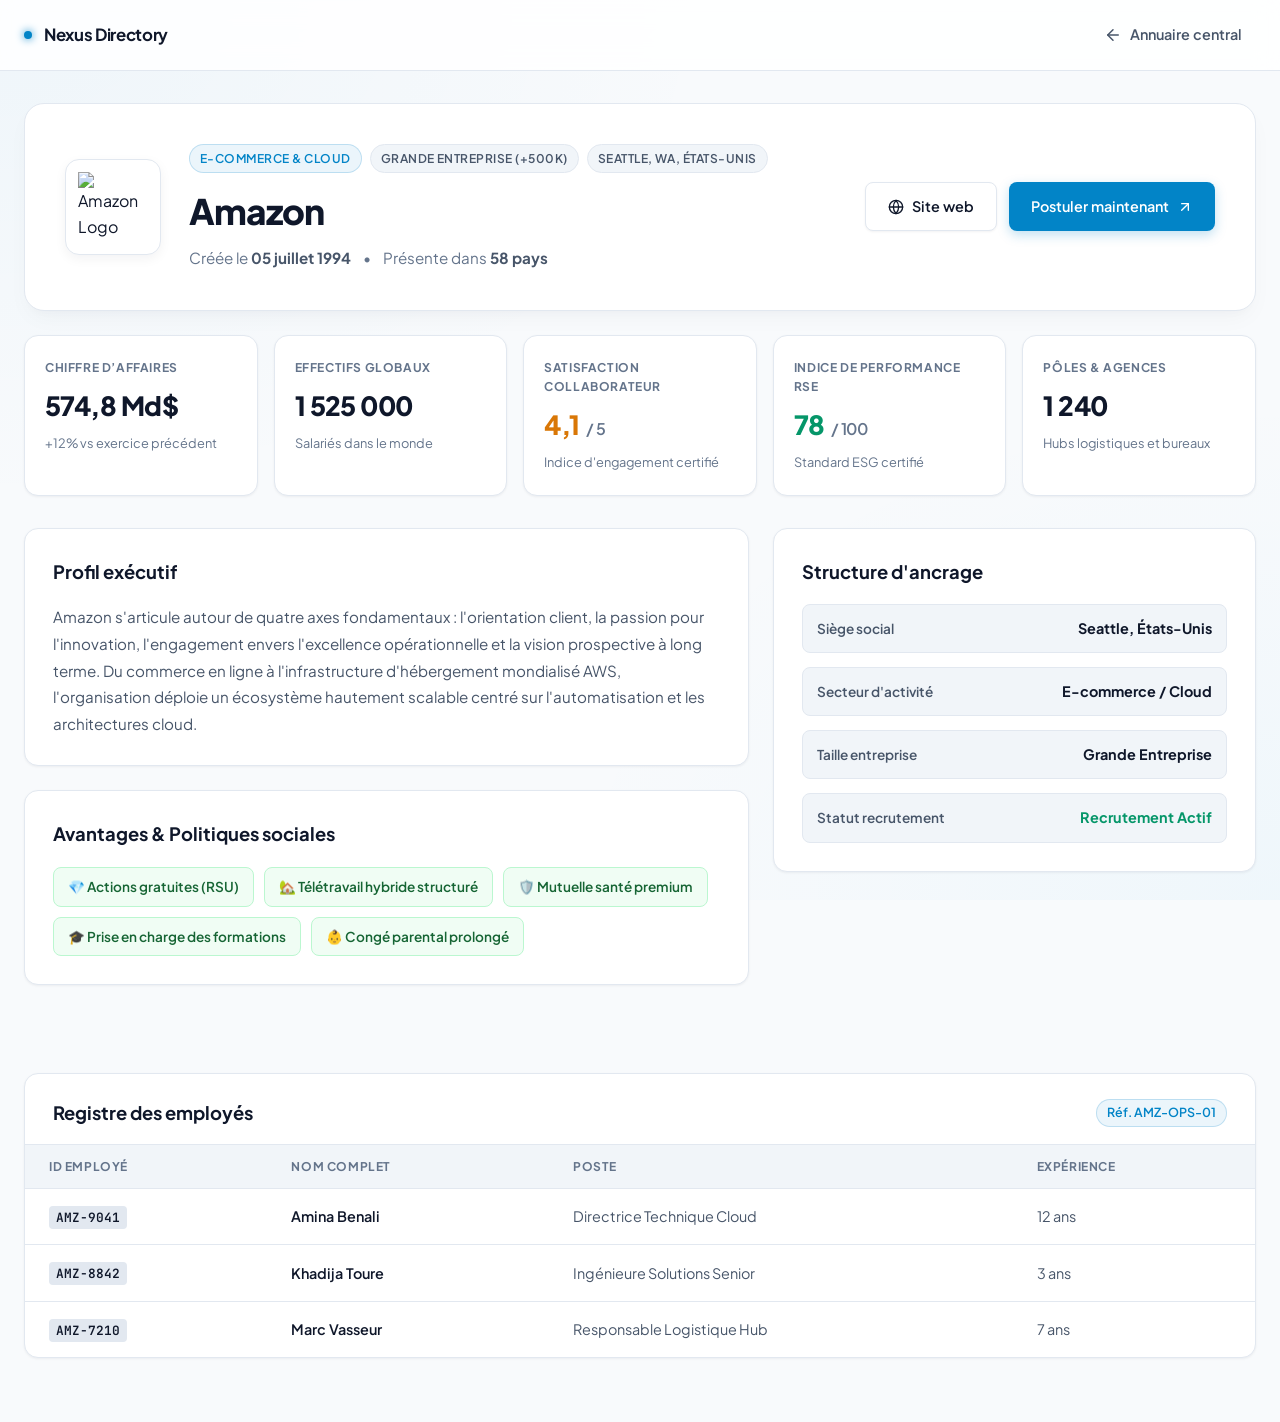
==== Frontend/details.html @ 5328f978 "Fiche detail" ====
<!DOCTYPE html>
<html lang="fr">
<head>
    <meta charset="UTF-8">
    <meta name="viewport" content="width=device-width, initial-scale=1.0">
    <title>Amazon Corporate — Hub Entreprise & Recrutement</title>
    
    <link rel="preconnect" href="https://fonts.googleapis.com">
    <link rel="preconnect" href="https://fonts.gstatic.com" crossorigin>
    <link href="https://fonts.googleapis.com/css2?family=Plus+Jakarta+Sans:wght@400;500;600;700;800&family=JetBrains+Mono:wght@400;500;600&display=swap" rel="stylesheet">

    <style>
        :root {
            --bg-body: #f8fafc;
            --surface-card: #ffffff;
            --surface-alt: #f1f5f9;
            
            --border-subtle: #e2e8f0;
            --border-focus: #0284c7;

            --text-primary: #0f172a;
            --text-secondary: #475569;
            --text-muted: #64748b;

            --accent-primary: #0284c7;
            --accent-hover: #0369a1;
            --accent-glow: rgba(2, 132, 199, 0.08);
            --accent-emerald: #059669;
            --accent-amber: #d97706;

            --radius-sm: 8px;
            --radius-md: 14px;
            --radius-lg: 20px;
            
            --shadow-subtle: 0 1px 3px rgba(15, 23, 42, 0.04), 0 1px 2px rgba(15, 23, 42, 0.02);
            --shadow-card: 0 10px 25px -5px rgba(15, 23, 42, 0.04), 0 8px 10px -6px rgba(15, 23, 42, 0.02);
            --transition-smooth: all 0.2s cubic-bezier(0.16, 1, 0.3, 1);
        }

        * {
            box-sizing: border-box;
            margin: 0;
            padding: 0;
        }

        body {
            font-family: 'Plus Jakarta Sans', sans-serif;
            background-color: var(--bg-body);
            color: var(--text-primary);
            line-height: 1.6;
            min-height: 100vh;
            background-image: 
                radial-gradient(at 0% 0%, rgba(2, 132, 199, 0.04) 0px, transparent 40%),
                radial-gradient(at 100% 100%, rgba(14, 165, 233, 0.04) 0px, transparent 40%);
            background-attachment: fixed;
            -webkit-font-smoothing: antialiased;
        }

        .container {
            max-width: 1280px;
            margin: 0 auto;
            padding: 0 24px;
        }

        /* En-tête */
        .site-header {
            position: sticky;
            top: 0;
            z-index: 100;
            border-bottom: 1px solid var(--border-subtle);
            background: rgba(255, 255, 255, 0.85);
            backdrop-filter: blur(12px);
            -webkit-backdrop-filter: blur(12px);
        }

        .nav-wrap {
            height: 70px;
            display: flex;
            align-items: center;
            justify-content: space-between;
        }

        .brand-zone {
            display: flex;
            align-items: center;
            gap: 12px;
            text-decoration: none;
            color: var(--text-primary);
            font-weight: 700;
            font-size: 1.05rem;
            letter-spacing: -0.02em;
        }

        .brand-indicator {
            width: 8px;
            height: 8px;
            border-radius: 50%;
            background: var(--accent-primary);
            box-shadow: 0 0 8px var(--accent-primary);
        }

        .nav-return {
            color: var(--text-secondary);
            text-decoration: none;
            font-size: 0.9rem;
            font-weight: 600;
            display: inline-flex;
            align-items: center;
            gap: 8px;
            transition: var(--transition-smooth);
            padding: 8px 14px;
            border-radius: var(--radius-sm);
        }

        .nav-return:hover {
            color: var(--text-primary);
            background: var(--surface-alt);
        }

        /* Bannière Hero */
        .hero-banner {
            position: relative;
            background: var(--surface-card);
            border: 1px solid var(--border-subtle);
            padding: 40px;
            margin-top: 32px;
            border-radius: var(--radius-lg);
            display: flex;
            justify-content: space-between;
            align-items: center;
            gap: 32px;
            box-shadow: var(--shadow-card);
        }

        .hero-main {
            display: flex;
            align-items: center;
            gap: 28px;
        }

        .logo-box {
            width: 96px;
            height: 96px;
            border-radius: var(--radius-md);
            background: #ffffff;
            padding: 12px;
            display: flex;
            align-items: center;
            justify-content: center;
            box-shadow: 0 4px 12px rgba(15, 23, 42, 0.05);
            flex-shrink: 0;
            border: 1px solid var(--border-subtle);
        }

        .logo-box img {
            width: 100%;
            height: 100%;
            object-fit: contain;
        }

        .badge-line {
            display: flex;
            flex-wrap: wrap;
            gap: 8px;
            margin-bottom: 10px;
        }

        .meta-pill {
            font-size: 0.75rem;
            font-weight: 600;
            text-transform: uppercase;
            letter-spacing: 0.04em;
            padding: 4px 10px;
            border-radius: 999px;
            background: var(--surface-alt);
            border: 1px solid var(--border-subtle);
            color: var(--text-secondary);
        }

        .meta-pill.highlight {
            background: var(--accent-glow);
            color: var(--accent-primary);
            border-color: rgba(2, 132, 199, 0.2);
        }

        .company-title {
            font-size: 2.2rem;
            font-weight: 800;
            letter-spacing: -0.03em;
            margin-bottom: 6px;
            color: var(--text-primary);
        }

        .company-origins {
            color: var(--text-muted);
            font-size: 0.95rem;
            display: flex;
            align-items: center;
            gap: 12px;
        }

        .company-origins strong {
            color: var(--text-secondary);
        }

        .hero-cta {
            display: flex;
            gap: 12px;
            flex-shrink: 0;
        }

        /* Boutons */
        .btn-ui {
            font-family: inherit;
            font-size: 0.9rem;
            font-weight: 600;
            padding: 12px 22px;
            border-radius: var(--radius-sm);
            cursor: pointer;
            text-decoration: none;
            display: inline-flex;
            align-items: center;
            gap: 8px;
            transition: var(--transition-smooth);
            border: none;
        }

        .btn-primary {
            background: var(--accent-primary);
            color: #ffffff;
            box-shadow: 0 4px 12px rgba(2, 132, 199, 0.25);
        }

        .btn-primary:hover {
            background: var(--accent-hover);
            transform: translateY(-1px);
            box-shadow: 0 6px 16px rgba(2, 132, 199, 0.35);
        }

        .btn-secondary {
            background: #ffffff;
            color: var(--text-primary);
            border: 1px solid var(--border-subtle);
            box-shadow: var(--shadow-subtle);
        }

        .btn-secondary:hover {
            background: var(--surface-alt);
            border-color: #cbd5e1;
        }

        /* Bento Métriques */
        .kpi-row {
            display: grid;
            grid-template-columns: repeat(auto-fit, minmax(220px, 1fr));
            gap: 16px;
            margin: 24px 0 32px 0;
        }

        .kpi-block {
            background: var(--surface-card);
            border: 1px solid var(--border-subtle);
            border-radius: var(--radius-md);
            padding: 22px 20px;
            box-shadow: var(--shadow-subtle);
            transition: var(--transition-smooth);
        }

        .kpi-block:hover {
            transform: translateY(-2px);
            box-shadow: var(--shadow-card);
            border-color: #cbd5e1;
        }

        .kpi-label {
            font-size: 0.75rem;
            color: var(--text-muted);
            text-transform: uppercase;
            font-weight: 700;
            letter-spacing: 0.05em;
            margin-bottom: 8px;
        }

        .kpi-data {
            font-size: 1.65rem;
            font-weight: 800;
            letter-spacing: -0.02em;
            color: var(--text-primary);
            display: flex;
            align-items: baseline;
            gap: 6px;
        }

        .kpi-caption {
            font-size: 0.8rem;
            color: var(--text-muted);
            margin-top: 6px;
        }

        /* Disposition */
        .dashboard-grid {
            display: grid;
            grid-template-columns: 1.8fr 1.2fr;
            gap: 24px;
            margin-bottom: 64px;
        }

        .panel {
            background: var(--surface-card);
            border: 1px solid var(--border-subtle);
            border-radius: var(--radius-md);
            padding: 28px;
            margin-bottom: 24px;
            box-shadow: var(--shadow-subtle);
        }

        .panel-heading {
            font-size: 1.15rem;
            font-weight: 700;
            color: var(--text-primary);
            margin-bottom: 18px;
            display: flex;
            align-items: center;
            justify-content: space-between;
        }

        .panel-heading span {
            font-size: 0.78rem;
            color: var(--accent-primary);
            background: var(--accent-glow);
            border: 1px solid rgba(2, 132, 199, 0.2);
            padding: 3px 10px;
            border-radius: 999px;
            font-weight: 600;
        }

        .prose {
            color: var(--text-secondary);
            font-size: 0.95rem;
            line-height: 1.75;
        }

        .perks-cloud {
            display: flex;
            flex-wrap: wrap;
            gap: 10px;
            margin-top: 6px;
        }

        .perk-tag {
            background: #f0fdf4;
            border: 1px solid #bbf7d0;
            color: #166534;
            padding: 8px 14px;
            border-radius: var(--radius-sm);
            font-size: 0.85rem;
            font-weight: 600;
            display: flex;
            align-items: center;
            gap: 8px;
        }

        /* Structure d'ancrage & Données */
        .details-list {
            display: flex;
            flex-direction: column;
            gap: 14px;
        }

        .details-item {
            display: flex;
            justify-content: space-between;
            align-items: center;
            padding: 12px 14px;
            background: var(--surface-alt);
            border-radius: var(--radius-sm);
            border: 1px solid #e2e8f0;
        }

        .details-key {
            font-size: 0.85rem;
            font-weight: 600;
            color: var(--text-secondary);
        }

        .details-val {
            font-size: 0.9rem;
            font-weight: 700;
            color: var(--text-primary);
        }

        /* Tableau */
        .table-panel {
            overflow: hidden;
            padding: 0;
        }

        .table-panel-header {
            padding: 24px 28px 16px 28px;
        }

        .table-overflow {
            overflow-x: auto;
        }

        table {
            width: 100%;
            border-collapse: collapse;
            text-align: left;
            font-size: 0.9rem;
        }

        thead tr {
            background: var(--surface-alt);
            border-bottom: 1px solid var(--border-subtle);
            border-top: 1px solid var(--border-subtle);
        }

        th {
            padding: 12px 24px;
            font-size: 0.75rem;
            font-weight: 700;
            text-transform: uppercase;
            letter-spacing: 0.05em;
            color: var(--text-muted);
        }

        td {
            padding: 16px 24px;
            border-bottom: 1px solid var(--border-subtle);
            color: var(--text-secondary);
        }

        tbody tr:last-child td {
            border-bottom: none;
        }

        tbody tr:hover {
            background: #f8fafc;
        }

        .badge-id {
            font-family: 'JetBrains Mono', monospace;
            background: #e2e8f0;
            color: var(--text-primary);
            padding: 3px 7px;
            border-radius: 4px;
            font-size: 0.8rem;
            font-weight: 600;
        }

        @media (max-width: 980px) {
            .hero-banner {
                flex-direction: column;
                align-items: flex-start;
            }
            .dashboard-grid {
                grid-template-columns: 1fr;
            }
        }
    </style>
</head>
<body>

    <header class="site-header">
        <div class="container nav-wrap">
            <a href="Entreprise.html" class="brand-zone">
                <span class="brand-indicator"></span>
                <span>Nexus Directory</span>
            </a>
            <a href="Entreprise.html" class="nav-return">
                <svg width="18" height="18" viewBox="0 0 24 24" fill="none" stroke="currentColor" stroke-width="2" stroke-linecap="round" stroke-linejoin="round"><line x1="19" y1="12" x2="5" y2="12"></line><polyline points="12 19 5 12 12 5"></polyline></svg>
                Annuaire central
            </a>
        </div>
    </header>

    <main class="container">
        
        <!-- Header Entreprise Dynamique -->
        <section class="hero-banner">
            <div class="hero-main">
                <div class="logo-box">
                    <img src="https://upload.wikimedia.org/wikipedia/commons/a/a9/Amazon_logo.svg" alt="Amazon Logo">
                </div>
                <div>
                    <div class="badge-line">
                        <span class="meta-pill highlight">E-commerce & Cloud</span>
                        <span class="meta-pill">Grande Entreprise (+500k)</span>
                        <span class="meta-pill">Seattle, WA, États-Unis</span>
                    </div>
                    <h1 class="company-title">Amazon</h1>
                    <div class="company-origins">
                        <span>Créée le <strong>05 juillet 1994</strong></span>
                        <span>•</span>
                        <span>Présente dans <strong>58 pays</strong></span>
                    </div>
                </div>
            </div>

            <div class="hero-cta">
                <a href="https://www.aboutamazon.com" target="_blank" rel="noopener noreferrer" class="btn-ui btn-secondary">
                    <svg width="16" height="16" viewBox="0 0 24 24" fill="none" stroke="currentColor" stroke-width="2" stroke-linecap="round" stroke-linejoin="round"><circle cx="12" cy="12" r="10"></circle><line x1="2" y1="12" x2="22" y2="12"></line><path d="M12 2a15.3 15.3 0 0 1 4 10 15.3 15.3 0 0 1-4 10 15.3 15.3 0 0 1-4-10 15.3 15.3 0 0 1 4-10z"></path></svg>
                    Site web
                </a>
                <a href="https://www.amazon.jobs" target="_blank" rel="noopener noreferrer" class="btn-ui btn-primary">
                    Postuler maintenant
                    <svg width="16" height="16" viewBox="0 0 24 24" fill="none" stroke="currentColor" stroke-width="2" stroke-linecap="round" stroke-linejoin="round"><line x1="7" y1="17" x2="17" y2="7"></line><polyline points="7 7 17 7 17 17"></polyline></svg>
                </a>
            </div>
        </section>

        <!-- Bento Métriques Stratégiques -->
        <section class="kpi-row">
            <div class="kpi-block">
                <div class="kpi-label">Chiffre d’affaires</div>
                <div class="kpi-data">574,8 Md$</div>
                <div class="kpi-caption">+12% vs exercice précédent</div>
            </div>

            <div class="kpi-block">
                <div class="kpi-label">Effectifs globaux</div>
                <div class="kpi-data">1 525 000</div>
                <div class="kpi-caption">Salariés dans le monde</div>
            </div>

            <div class="kpi-block">
                <div class="kpi-label">Satisfaction Collaborateur</div>
                <div class="kpi-data" style="color: var(--accent-amber);">
                    4,1 <span style="font-size: 1rem; color: var(--text-muted); font-weight: 600;">/ 5</span>
                </div>
                <div class="kpi-caption">Indice d'engagement certifié</div>
            </div>

            <div class="kpi-block">
                <div class="kpi-label">Indice de performance RSE</div>
                <div class="kpi-data" style="color: var(--accent-emerald);">
                    78 <span style="font-size: 1rem; color: var(--text-muted); font-weight: 600;">/ 100</span>
                </div>
                <div class="kpi-caption">Standard ESG certifié</div>
            </div>

            <div class="kpi-block">
                <div class="kpi-label">Pôles & Agences</div>
                <div class="kpi-data">1 240</div>
                <div class="kpi-caption">Hubs logistiques et bureaux</div>
            </div>
        </section>

        <div class="dashboard-grid">
            
            <!-- Colonne Gauche -->
            <div>
                <!-- Description -->
                <section class="panel">
                    <div class="panel-heading">Profil exécutif</div>
                    <p class="prose">
                        Amazon s'articule autour de quatre axes fondamentaux : l'orientation client, la passion pour l'innovation, l'engagement envers l'excellence opérationnelle et la vision prospective à long terme. Du commerce en ligne à l'infrastructure d'hébergement mondialisé AWS, l'organisation déploie un écosystème hautement scalable centré sur l'automatisation et les architectures cloud.
                    </p>
                </section>

                <!-- Avantages -->
                <section class="panel">
                    <div class="panel-heading">Avantages & Politiques sociales</div>
                    <div class="perks-cloud">
                        <span class="perk-tag">💎 Actions gratuites (RSU)</span>
                        <span class="perk-tag">🏡 Télétravail hybride structuré</span>
                        <span class="perk-tag">🛡️ Mutuelle santé premium</span>
                        <span class="perk-tag">🎓 Prise en charge des formations</span>
                        <span class="perk-tag">👶 Congé parental prolongé</span>
                    </div>
                </section>
            </div>

            <!-- Colonne Droite -->
            <div>
                <!-- Structure d'ancrage -->
                <section class="panel">
                    <div class="panel-heading">Structure d'ancrage</div>
                    <div class="details-list">
                        <div class="details-item">
                            <span class="details-key">Siège social</span>
                            <span class="details-val">Seattle, États-Unis</span>
                        </div>
                        <div class="details-item">
                            <span class="details-key">Secteur d'activité</span>
                            <span class="details-val">E-commerce / Cloud</span>
                        </div>
                        <div class="details-item">
                            <span class="details-key">Taille entreprise</span>
                            <span class="details-val">Grande Entreprise</span>
                        </div>
                        <div class="details-item">
                            <span class="details-key">Statut recrutement</span>
                            <span class="details-val" style="color: var(--accent-emerald);">Recrutement Actif</span>
                        </div>
                    </div>
                </section>
            </div>

        </div>

        <!-- Tableau du Registre Salariés pleine largeur -->
        <section class="panel table-panel" style="margin-bottom: 64px;">
            <div class="table-panel-header">
                <div class="panel-heading" style="margin-bottom: 0;">
                    Registre des employés
                    <span>Réf. AMZ-OPS-01</span>
                </div>
            </div>
            <div class="table-overflow">
                <table>
                    <thead>
                        <tr>
                            <th>ID Employé</th>
                            <th>Nom complet</th>
                            <th>Poste</th>
                            <th>Expérience</th>
                        </tr>
                    </thead>
                    <tbody>
                        <tr>
                            <td><span class="badge-id">AMZ-9041</span></td>
                            <td style="color: var(--text-primary); font-weight: 600;">Amina Benali</td>
                            <td>Directrice Technique Cloud</td>
                            <td>12 ans</td>
                        </tr>
                        <tr>
                            <td><span class="badge-id">AMZ-8842</span></td>
                            <td style="color: var(--text-primary); font-weight: 600;">Khadija Toure</td>
                            <td>Ingénieure Solutions Senior</td>
                            <td>3 ans</td>
                        </tr>
                        <tr>
                            <td><span class="badge-id">AMZ-7210</span></td>
                            <td style="color: var(--text-primary); font-weight: 600;">Marc Vasseur</td>
                            <td>Responsable Logistique Hub</td>
                            <td>7 ans</td>
                        </tr>
                    </tbody>
                </table>
            </div>
        </section>

    </main>

</body>
</html>
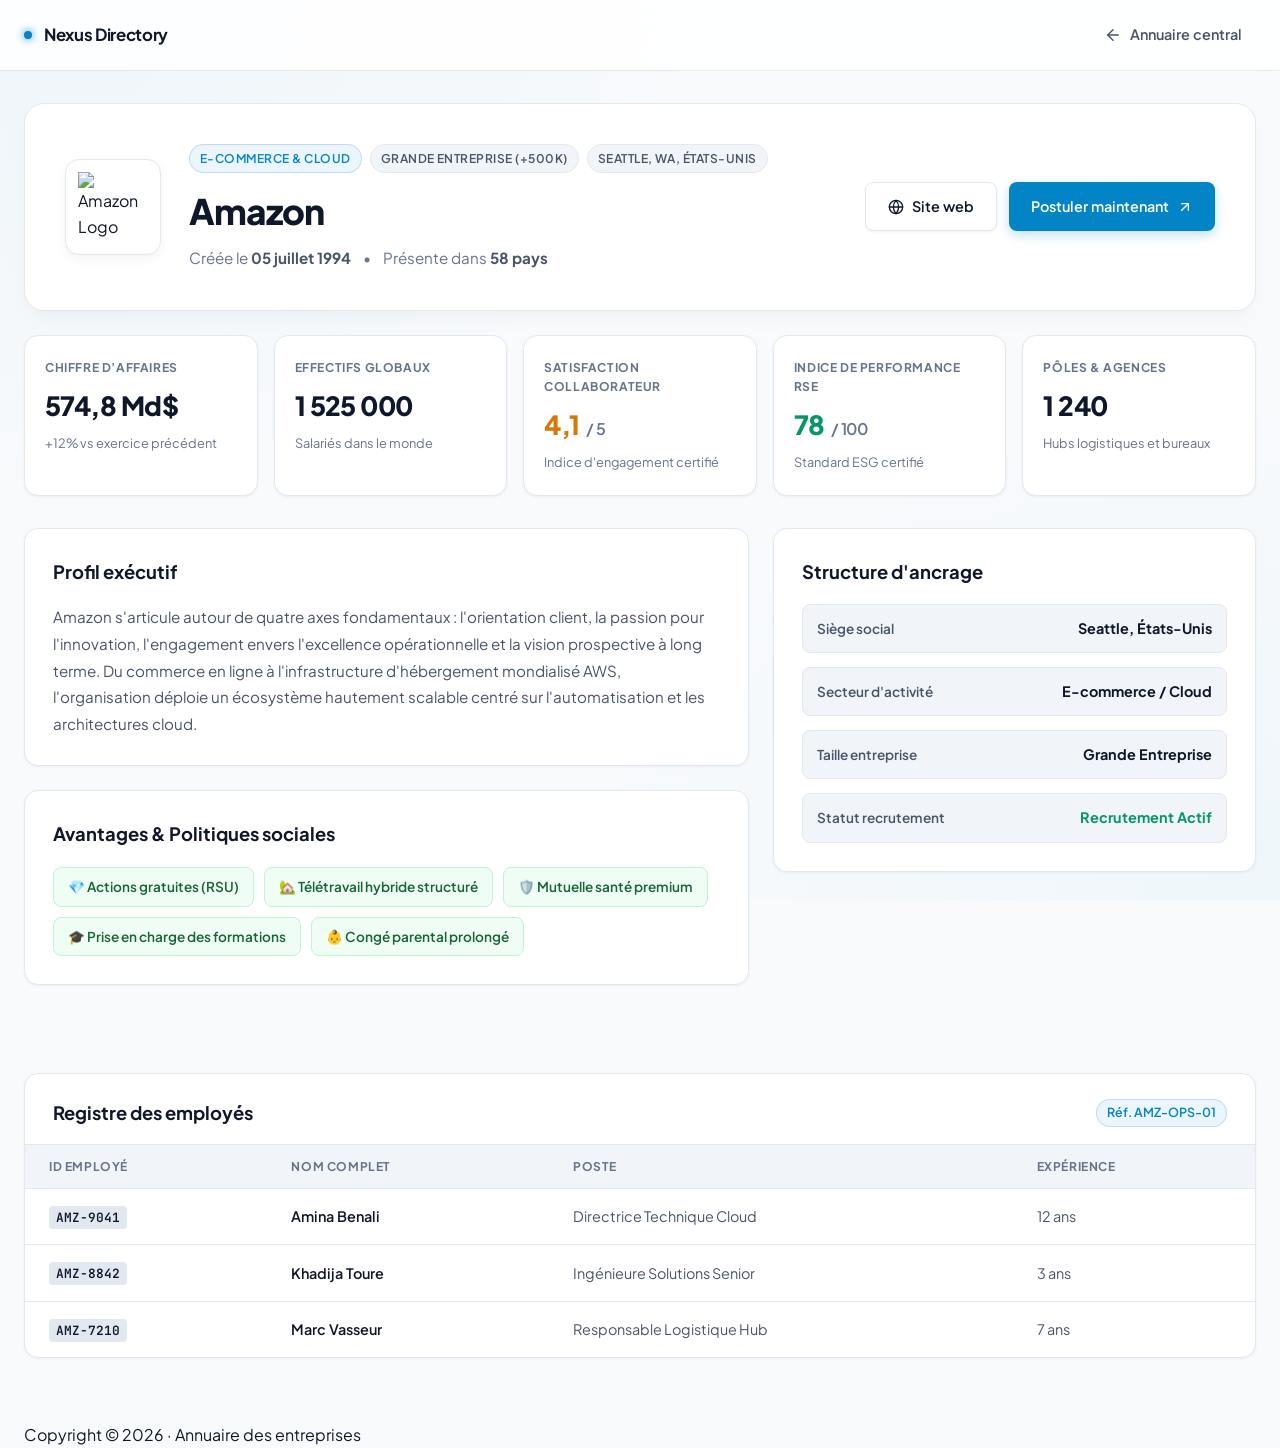
==== commit ab613198: "Merge branch 'main' into Thomas" ====
--- a/Frontend/details.html
+++ b/Frontend/details.html
@@ -644,5 +644,8 @@
 
     </main>
 
+    <footer><div class="container">Copyright © 2026 · Annuaire des entreprises</div></footer>
+    <script src="JS/Details.js"></script>
+    <script src="JS/conf.js"></script>
 </body>
 </html>
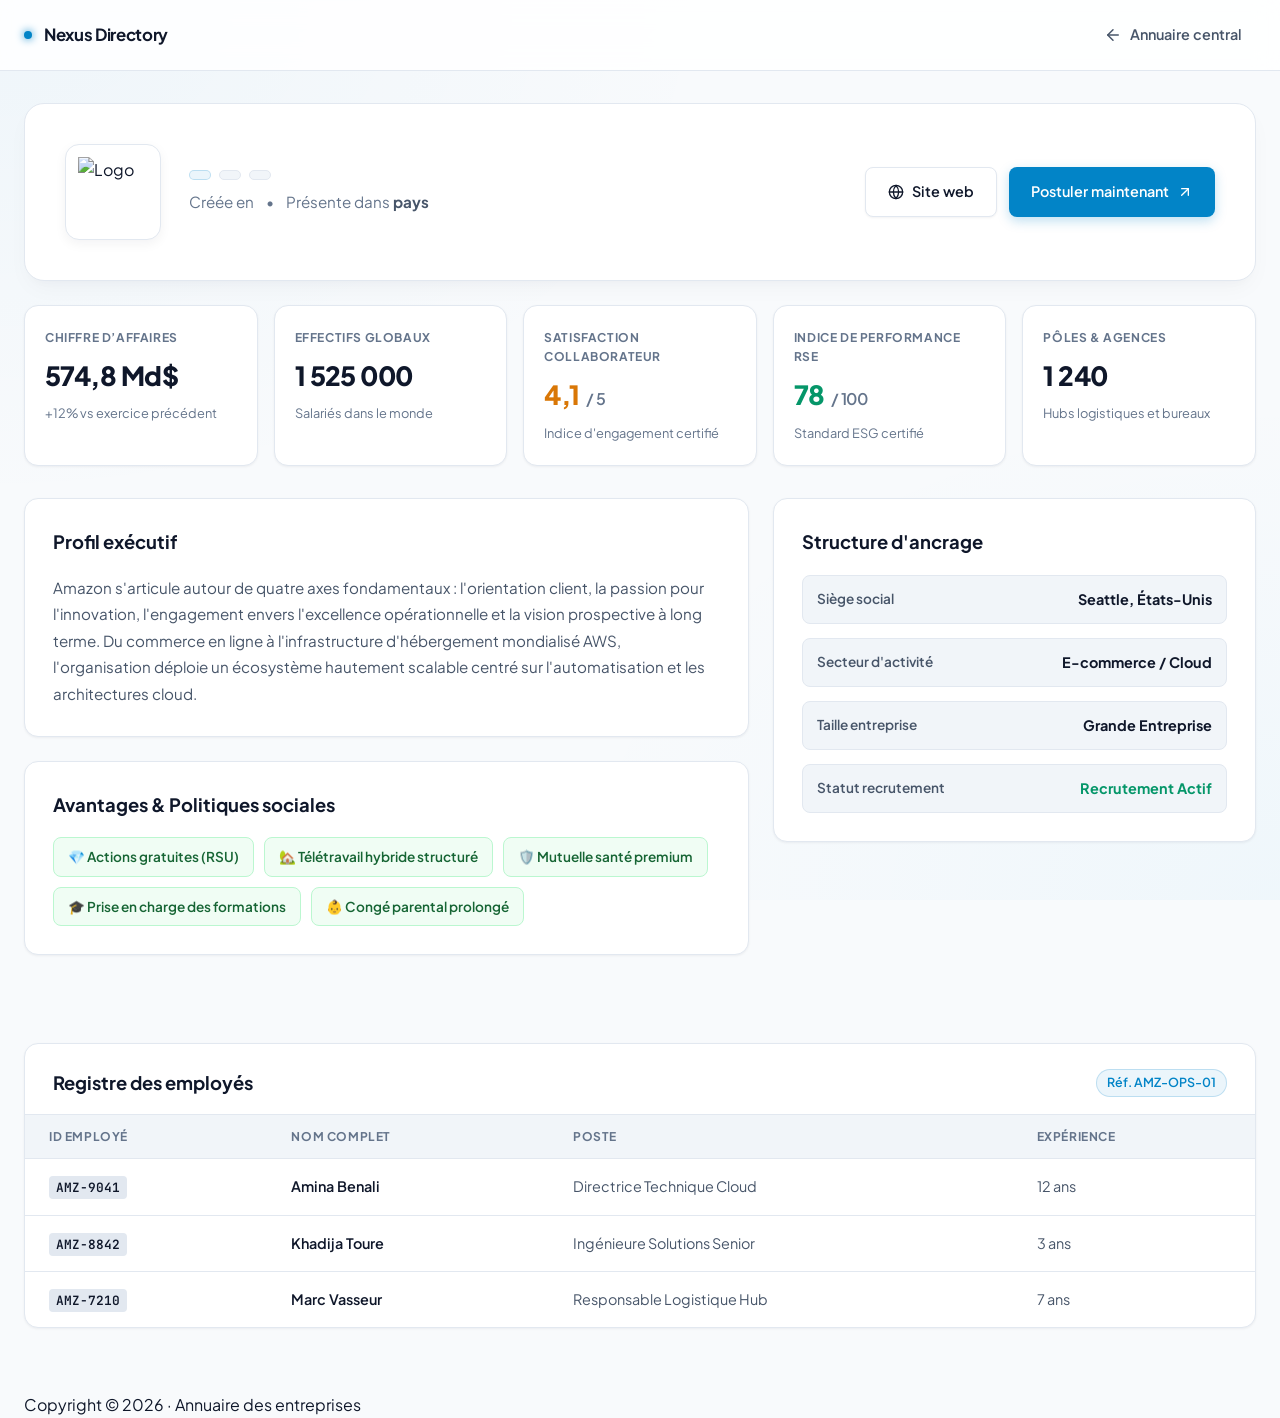
==== commit 40591651: "added some details in the details page" ====
--- a/Frontend/details.html
+++ b/Frontend/details.html
@@ -481,29 +481,29 @@
         <section class="hero-banner">
             <div class="hero-main">
                 <div class="logo-box">
-                    <img src="https://upload.wikimedia.org/wikipedia/commons/a/a9/Amazon_logo.svg" alt="Amazon Logo">
+                    <img src="" alt="Logo" id="Logo">
                 </div>
                 <div>
                     <div class="badge-line">
-                        <span class="meta-pill highlight">E-commerce & Cloud</span>
-                        <span class="meta-pill">Grande Entreprise (+500k)</span>
-                        <span class="meta-pill">Seattle, WA, États-Unis</span>
+                        <span class="meta-pill highlight" id="secteur"></span>
+                        <span class="meta-pill" id="taille"></span>
+                        <span class="meta-pill" id="localisation"></span>
                     </div>
-                    <h1 class="company-title">Amazon</h1>
+                    <h1 class="company-title"id="nom"></h1>
                     <div class="company-origins">
-                        <span>Créée le <strong>05 juillet 1994</strong></span>
+                        <span>Créée en <strong id="dateCreation"></strong></span>
                         <span>•</span>
-                        <span>Présente dans <strong>58 pays</strong></span>
+                        <span>Présente dans <strong><span id="nbPays"></span> pays</strong></span>
                     </div>
                 </div>
             </div>
 
             <div class="hero-cta">
-                <a href="https://www.aboutamazon.com" target="_blank" rel="noopener noreferrer" class="btn-ui btn-secondary">
+                <a id="siteWeb" href="" target="_blank" rel="noopener noreferrer" class="btn-ui btn-secondary">
                     <svg width="16" height="16" viewBox="0 0 24 24" fill="none" stroke="currentColor" stroke-width="2" stroke-linecap="round" stroke-linejoin="round"><circle cx="12" cy="12" r="10"></circle><line x1="2" y1="12" x2="22" y2="12"></line><path d="M12 2a15.3 15.3 0 0 1 4 10 15.3 15.3 0 0 1-4 10 15.3 15.3 0 0 1-4-10 15.3 15.3 0 0 1 4-10z"></path></svg>
                     Site web
                 </a>
-                <a href="https://www.amazon.jobs" target="_blank" rel="noopener noreferrer" class="btn-ui btn-primary">
+                <a id="lienPostuler" href="" target="_blank" rel="noopener noreferrer" class="btn-ui btn-primary">
                     Postuler maintenant
                     <svg width="16" height="16" viewBox="0 0 24 24" fill="none" stroke="currentColor" stroke-width="2" stroke-linecap="round" stroke-linejoin="round"><line x1="7" y1="17" x2="17" y2="7"></line><polyline points="7 7 17 7 17 17"></polyline></svg>
                 </a>
@@ -618,7 +618,7 @@
                             <th>Expérience</th>
                         </tr>
                     </thead>
-                    <tbody>
+                    <tbody id="employesTBody">
                         <tr>
                             <td><span class="badge-id">AMZ-9041</span></td>
                             <td style="color: var(--text-primary); font-weight: 600;">Amina Benali</td>
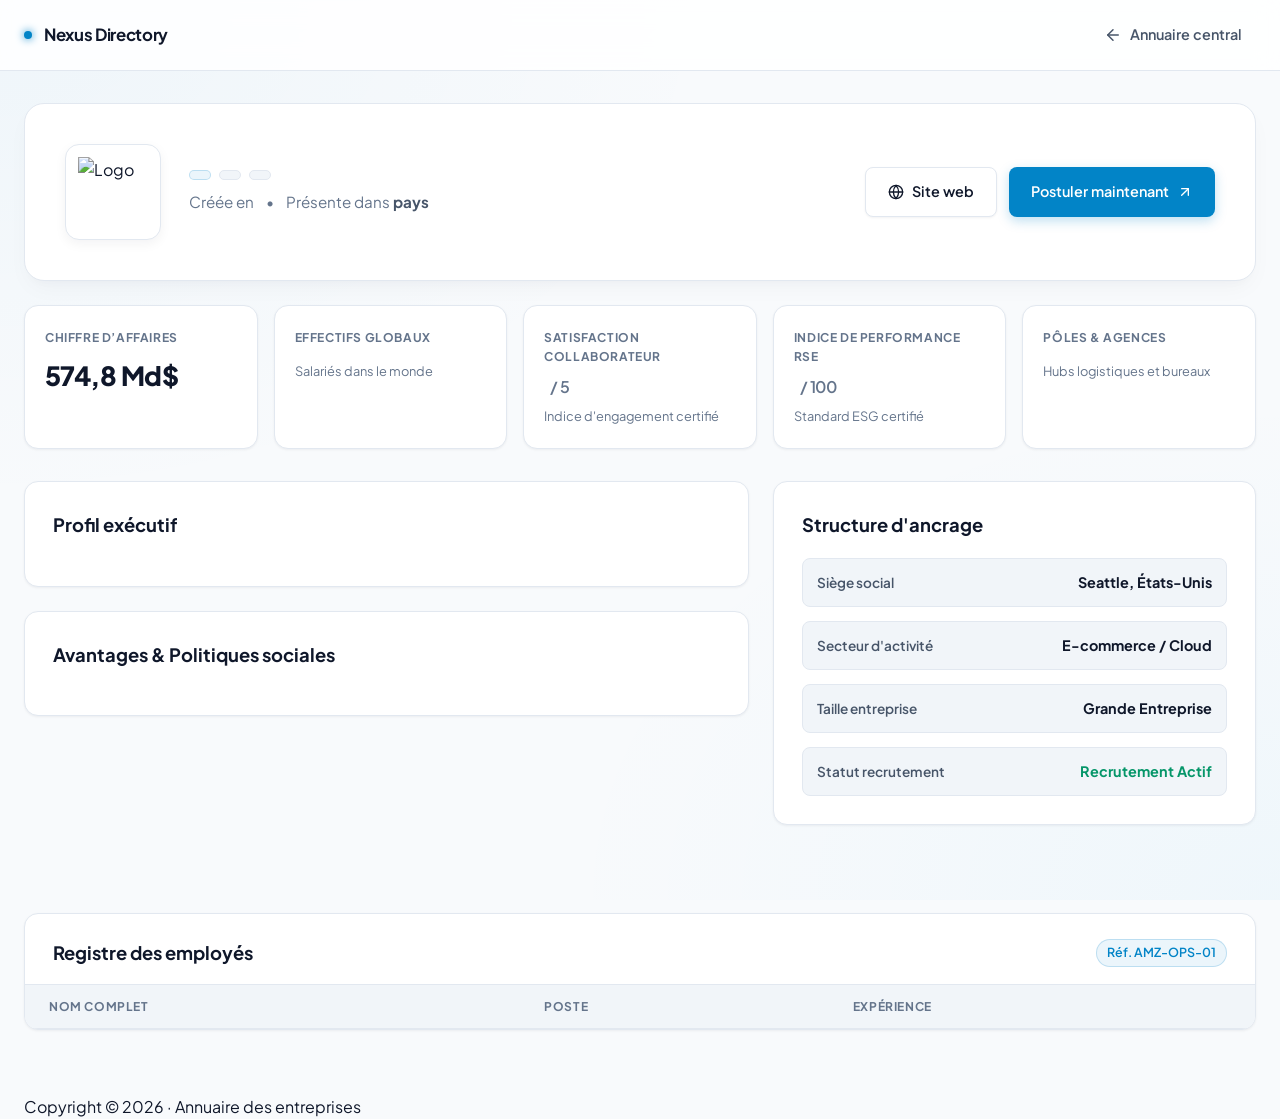
==== commit 67abe5b6: "added front detals handeling and mock filters for entreprises page" ====
--- a/Frontend/details.html
+++ b/Frontend/details.html
@@ -514,20 +514,19 @@
         <section class="kpi-row">
             <div class="kpi-block">
                 <div class="kpi-label">Chiffre d’affaires</div>
-                <div class="kpi-data">574,8 Md$</div>
-                <div class="kpi-caption">+12% vs exercice précédent</div>
+                <div class="kpi-data" id="chiffreDAffaires">574,8 Md$</div>
             </div>
 
             <div class="kpi-block">
                 <div class="kpi-label">Effectifs globaux</div>
-                <div class="kpi-data">1 525 000</div>
+                <div class="kpi-data" id="nbEmployes"></div>
                 <div class="kpi-caption">Salariés dans le monde</div>
             </div>
 
             <div class="kpi-block">
                 <div class="kpi-label">Satisfaction Collaborateur</div>
                 <div class="kpi-data" style="color: var(--accent-amber);">
-                    4,1 <span style="font-size: 1rem; color: var(--text-muted); font-weight: 600;">/ 5</span>
+                    <span id="noteSatisfaction"></span> <span style="font-size: 1rem; color: var(--text-muted); font-weight: 600;">/ 5</span>
                 </div>
                 <div class="kpi-caption">Indice d'engagement certifié</div>
             </div>
@@ -535,14 +534,14 @@
             <div class="kpi-block">
                 <div class="kpi-label">Indice de performance RSE</div>
                 <div class="kpi-data" style="color: var(--accent-emerald);">
-                    78 <span style="font-size: 1rem; color: var(--text-muted); font-weight: 600;">/ 100</span>
+                    <span id="scoreRse"></span> <span style="font-size: 1rem; color: var(--text-muted); font-weight: 600;">/ 100</span>
                 </div>
                 <div class="kpi-caption">Standard ESG certifié</div>
             </div>
 
             <div class="kpi-block">
                 <div class="kpi-label">Pôles & Agences</div>
-                <div class="kpi-data">1 240</div>
+                <div class="kpi-data" id="nbAgences"></div>
                 <div class="kpi-caption">Hubs logistiques et bureaux</div>
             </div>
         </section>
@@ -554,20 +553,15 @@
                 <!-- Description -->
                 <section class="panel">
                     <div class="panel-heading">Profil exécutif</div>
-                    <p class="prose">
-                        Amazon s'articule autour de quatre axes fondamentaux : l'orientation client, la passion pour l'innovation, l'engagement envers l'excellence opérationnelle et la vision prospective à long terme. Du commerce en ligne à l'infrastructure d'hébergement mondialisé AWS, l'organisation déploie un écosystème hautement scalable centré sur l'automatisation et les architectures cloud.
+                    <p class="prose" id="description">
                     </p>
                 </section>
 
                 <!-- Avantages -->
                 <section class="panel">
                     <div class="panel-heading">Avantages & Politiques sociales</div>
-                    <div class="perks-cloud">
-                        <span class="perk-tag">💎 Actions gratuites (RSU)</span>
-                        <span class="perk-tag">🏡 Télétravail hybride structuré</span>
-                        <span class="perk-tag">🛡️ Mutuelle santé premium</span>
-                        <span class="perk-tag">🎓 Prise en charge des formations</span>
-                        <span class="perk-tag">👶 Congé parental prolongé</span>
+                    <div class="perks-cloud" id="avantages">
+                        
                     </div>
                 </section>
             </div>
@@ -580,15 +574,15 @@
                     <div class="details-list">
                         <div class="details-item">
                             <span class="details-key">Siège social</span>
-                            <span class="details-val">Seattle, États-Unis</span>
+                            <span class="details-val" id="localisation2">Seattle, États-Unis</span>
                         </div>
                         <div class="details-item">
                             <span class="details-key">Secteur d'activité</span>
-                            <span class="details-val">E-commerce / Cloud</span>
+                            <span class="details-val" id="secteur2">E-commerce / Cloud</span>
                         </div>
                         <div class="details-item">
                             <span class="details-key">Taille entreprise</span>
-                            <span class="details-val">Grande Entreprise</span>
+                            <span class="details-val" id="taille2">Grande Entreprise</span>
                         </div>
                         <div class="details-item">
                             <span class="details-key">Statut recrutement</span>
@@ -612,31 +606,12 @@
                 <table>
                     <thead>
                         <tr>
-                            <th>ID Employé</th>
                             <th>Nom complet</th>
                             <th>Poste</th>
                             <th>Expérience</th>
                         </tr>
                     </thead>
                     <tbody id="employesTBody">
-                        <tr>
-                            <td><span class="badge-id">AMZ-9041</span></td>
-                            <td style="color: var(--text-primary); font-weight: 600;">Amina Benali</td>
-                            <td>Directrice Technique Cloud</td>
-                            <td>12 ans</td>
-                        </tr>
-                        <tr>
-                            <td><span class="badge-id">AMZ-8842</span></td>
-                            <td style="color: var(--text-primary); font-weight: 600;">Khadija Toure</td>
-                            <td>Ingénieure Solutions Senior</td>
-                            <td>3 ans</td>
-                        </tr>
-                        <tr>
-                            <td><span class="badge-id">AMZ-7210</span></td>
-                            <td style="color: var(--text-primary); font-weight: 600;">Marc Vasseur</td>
-                            <td>Responsable Logistique Hub</td>
-                            <td>7 ans</td>
-                        </tr>
                     </tbody>
                 </table>
             </div>
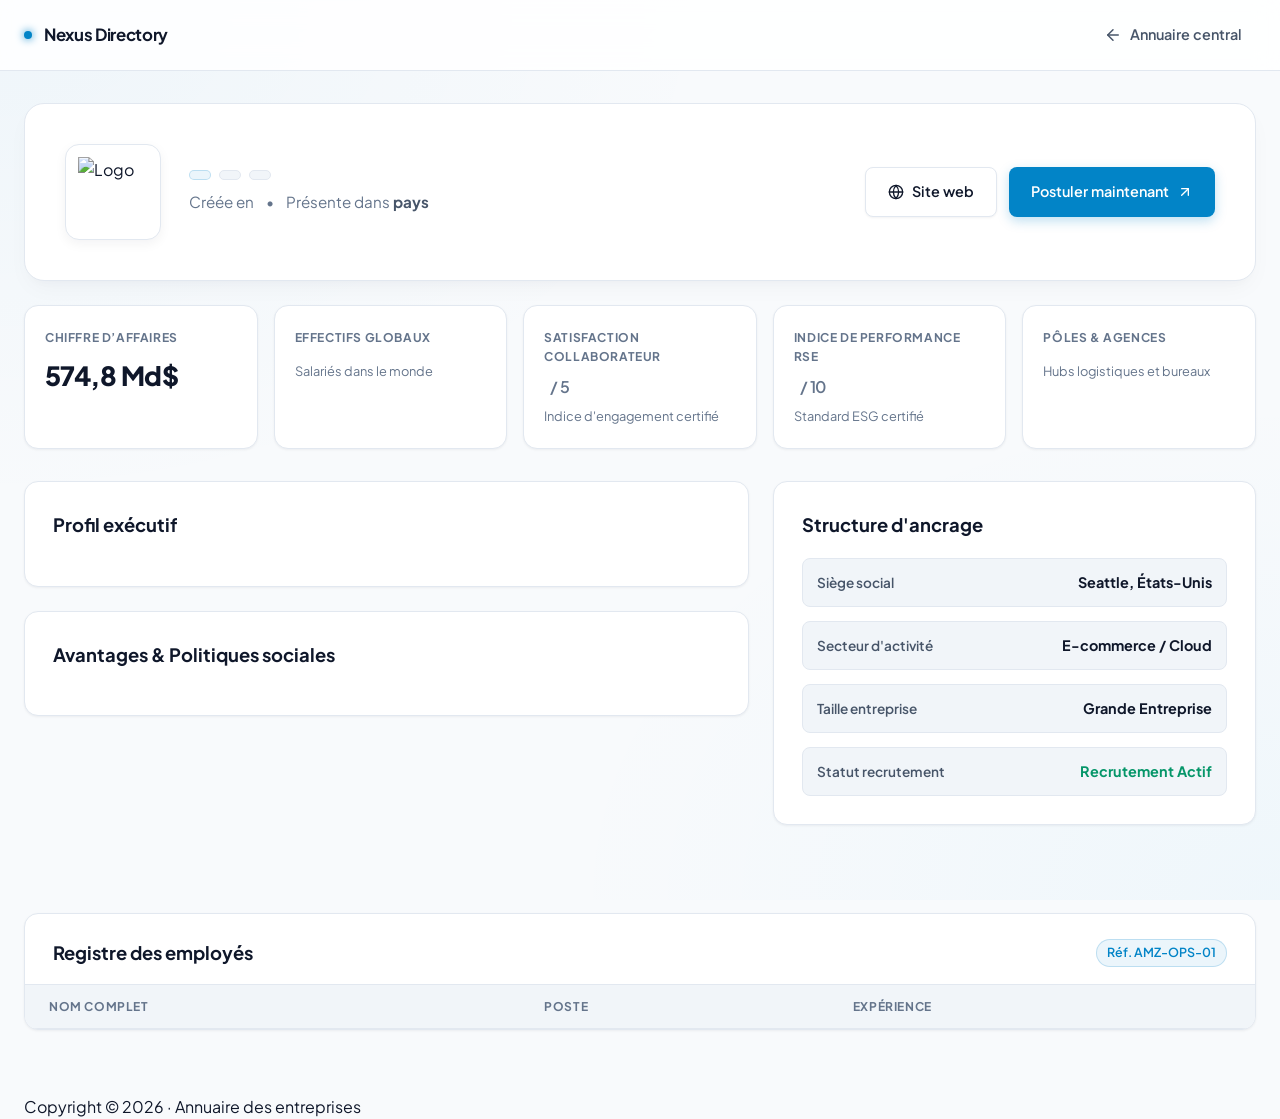
==== commit fcd45e65: "added the number of companyes in one filter" ====
--- a/Frontend/details.html
+++ b/Frontend/details.html
@@ -534,7 +534,7 @@
             <div class="kpi-block">
                 <div class="kpi-label">Indice de performance RSE</div>
                 <div class="kpi-data" style="color: var(--accent-emerald);">
-                    <span id="scoreRse"></span> <span style="font-size: 1rem; color: var(--text-muted); font-weight: 600;">/ 100</span>
+                    <span id="scoreRse"></span> <span style="font-size: 1rem; color: var(--text-muted); font-weight: 600;">/ 10</span>
                 </div>
                 <div class="kpi-caption">Standard ESG certifié</div>
             </div>
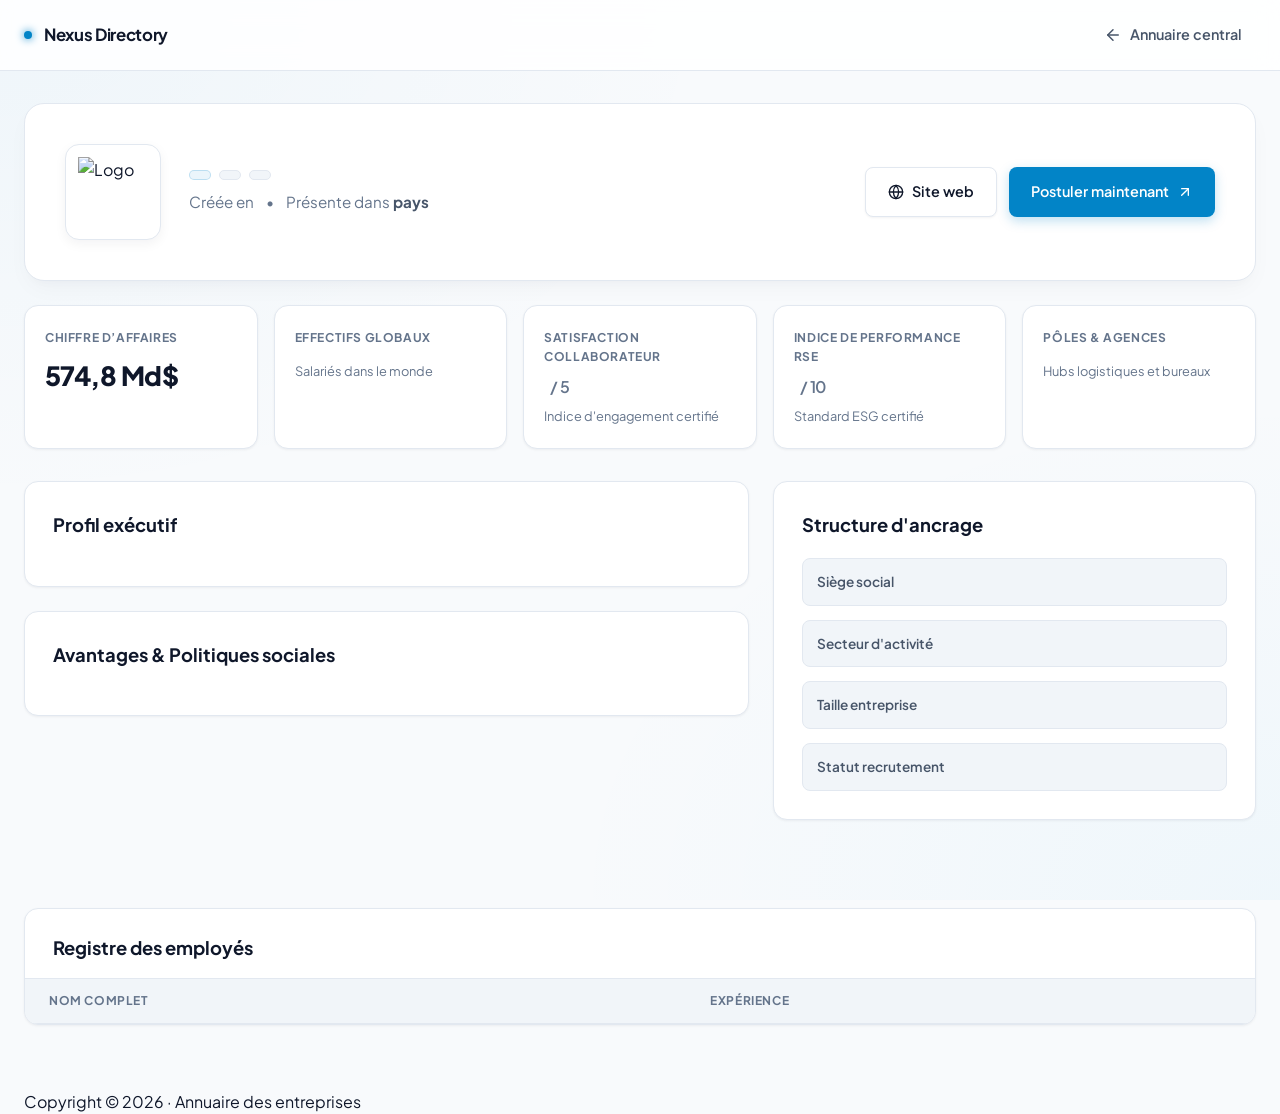
==== commit f7541c25: "- séparer nom et prénom des salariés - enlever la référence - supression de la cononne "Poste" des e" ====
--- a/Frontend/details.html
+++ b/Frontend/details.html
@@ -574,19 +574,19 @@
                     <div class="details-list">
                         <div class="details-item">
                             <span class="details-key">Siège social</span>
-                            <span class="details-val" id="localisation2">Seattle, États-Unis</span>
+                            <span class="details-val" id="localisation2"></span>
                         </div>
                         <div class="details-item">
                             <span class="details-key">Secteur d'activité</span>
-                            <span class="details-val" id="secteur2">E-commerce / Cloud</span>
+                            <span class="details-val" id="secteur2"></span>
                         </div>
                         <div class="details-item">
                             <span class="details-key">Taille entreprise</span>
-                            <span class="details-val" id="taille2">Grande Entreprise</span>
+                            <span class="details-val" id="taille2"></span>
                         </div>
                         <div class="details-item">
                             <span class="details-key">Statut recrutement</span>
-                            <span class="details-val" style="color: var(--accent-emerald);">Recrutement Actif</span>
+                            <span class="details-val" style="color: var(--accent-emerald);"></span>
                         </div>
                     </div>
                 </section>
@@ -599,7 +599,6 @@
             <div class="table-panel-header">
                 <div class="panel-heading" style="margin-bottom: 0;">
                     Registre des employés
-                    <span>Réf. AMZ-OPS-01</span>
                 </div>
             </div>
             <div class="table-overflow">
@@ -607,7 +606,6 @@
                     <thead>
                         <tr>
                             <th>Nom complet</th>
-                            <th>Poste</th>
                             <th>Expérience</th>
                         </tr>
                     </thead>
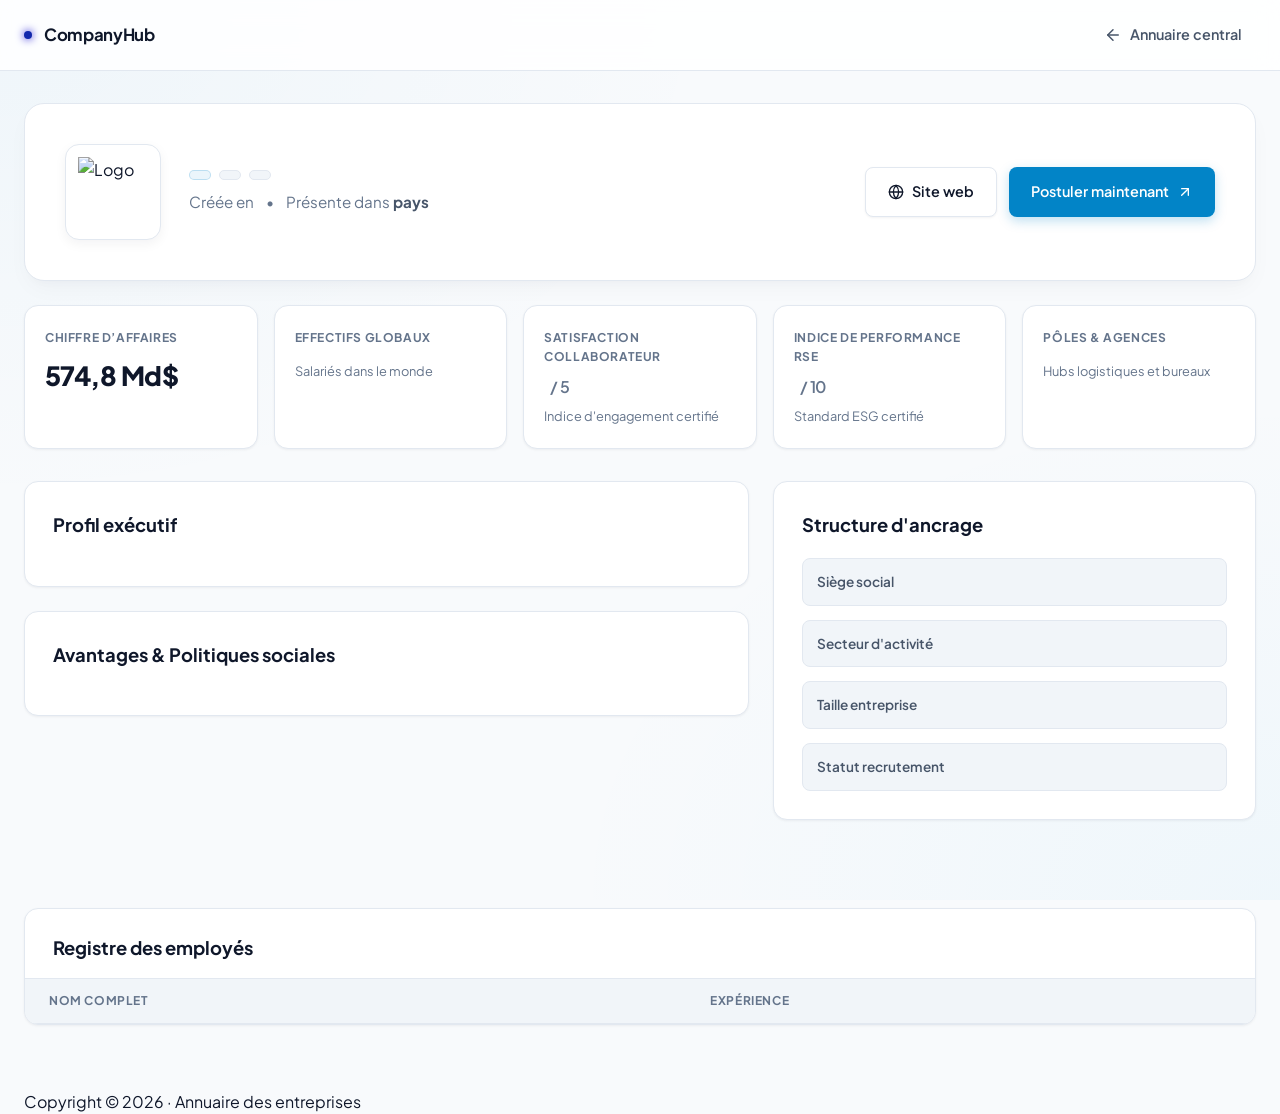
==== commit 0d00900d: "modifier le titre" ====
--- a/Frontend/details.html
+++ b/Frontend/details.html
@@ -95,8 +95,8 @@
             width: 8px;
             height: 8px;
             border-radius: 50%;
-            background: var(--accent-primary);
-            box-shadow: 0 0 8px var(--accent-primary);
+            background: #1128ac;
+            box-shadow: 0 0 8px #1309cf;
         }
 
         .nav-return {
@@ -466,7 +466,7 @@
         <div class="container nav-wrap">
             <a href="Entreprise.html" class="brand-zone">
                 <span class="brand-indicator"></span>
-                <span>Nexus Directory</span>
+                <span>CompanyHub</span>
             </a>
             <a href="Entreprise.html" class="nav-return">
                 <svg width="18" height="18" viewBox="0 0 24 24" fill="none" stroke="currentColor" stroke-width="2" stroke-linecap="round" stroke-linejoin="round"><line x1="19" y1="12" x2="5" y2="12"></line><polyline points="12 19 5 12 12 5"></polyline></svg>
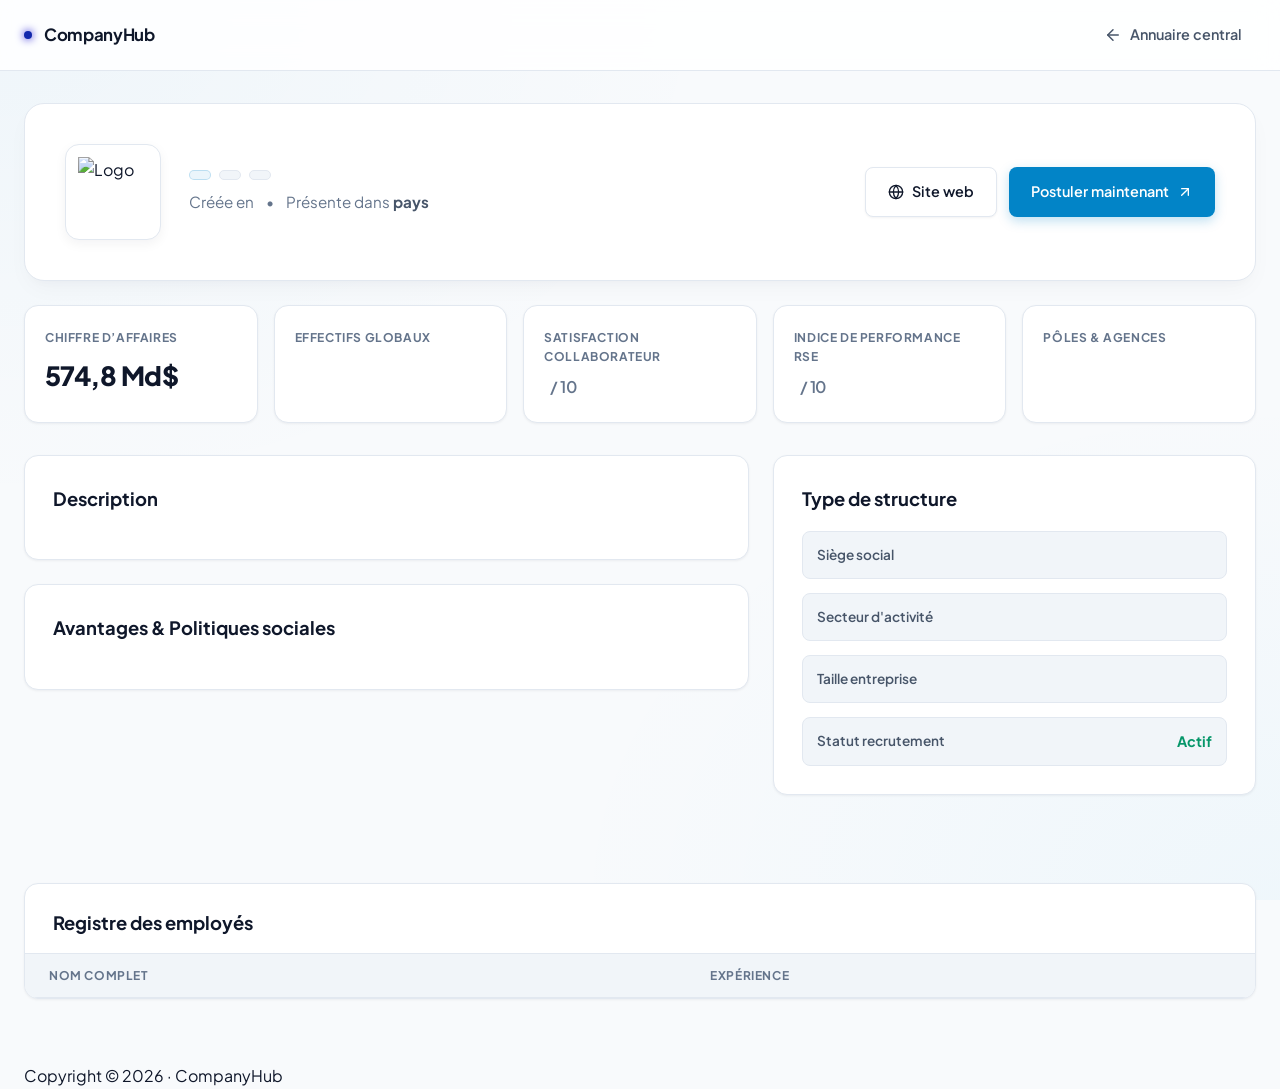
==== commit c1189ea3: "final touches on frontend" ====
--- a/Frontend/details.html
+++ b/Frontend/details.html
@@ -520,15 +520,15 @@
             <div class="kpi-block">
                 <div class="kpi-label">Effectifs globaux</div>
                 <div class="kpi-data" id="nbEmployes"></div>
-                <div class="kpi-caption">Salariés dans le monde</div>
+            
             </div>
 
             <div class="kpi-block">
                 <div class="kpi-label">Satisfaction Collaborateur</div>
                 <div class="kpi-data" style="color: var(--accent-amber);">
-                    <span id="noteSatisfaction"></span> <span style="font-size: 1rem; color: var(--text-muted); font-weight: 600;">/ 5</span>
+                    <span id="noteSatisfaction"></span> <span style="font-size: 1rem; color: var(--text-muted); font-weight: 600;">/ 10</span>
                 </div>
-                <div class="kpi-caption">Indice d'engagement certifié</div>
+               
             </div>
 
             <div class="kpi-block">
@@ -536,13 +536,13 @@
                 <div class="kpi-data" style="color: var(--accent-emerald);">
                     <span id="scoreRse"></span> <span style="font-size: 1rem; color: var(--text-muted); font-weight: 600;">/ 10</span>
                 </div>
-                <div class="kpi-caption">Standard ESG certifié</div>
+                
             </div>
 
             <div class="kpi-block">
                 <div class="kpi-label">Pôles & Agences</div>
                 <div class="kpi-data" id="nbAgences"></div>
-                <div class="kpi-caption">Hubs logistiques et bureaux</div>
+               
             </div>
         </section>
 
@@ -552,7 +552,7 @@
             <div>
                 <!-- Description -->
                 <section class="panel">
-                    <div class="panel-heading">Profil exécutif</div>
+                    <div class="panel-heading">Description</div>
                     <p class="prose" id="description">
                     </p>
                 </section>
@@ -570,7 +570,7 @@
             <div>
                 <!-- Structure d'ancrage -->
                 <section class="panel">
-                    <div class="panel-heading">Structure d'ancrage</div>
+                    <div class="panel-heading">Type de structure</div>
                     <div class="details-list">
                         <div class="details-item">
                             <span class="details-key">Siège social</span>
@@ -586,7 +586,7 @@
                         </div>
                         <div class="details-item">
                             <span class="details-key">Statut recrutement</span>
-                            <span class="details-val" style="color: var(--accent-emerald);"></span>
+                            <span class="details-val" style="color: var(--accent-emerald);">Actif</span>
                         </div>
                     </div>
                 </section>
@@ -617,7 +617,7 @@
 
     </main>
 
-    <footer><div class="container">Copyright © 2026 · Annuaire des entreprises</div></footer>
+    <footer><div class="container">Copyright © 2026 · CompanyHub</div></footer>
     <script src="JS/Details.js"></script>
     <script src="JS/conf.js"></script>
 </body>
